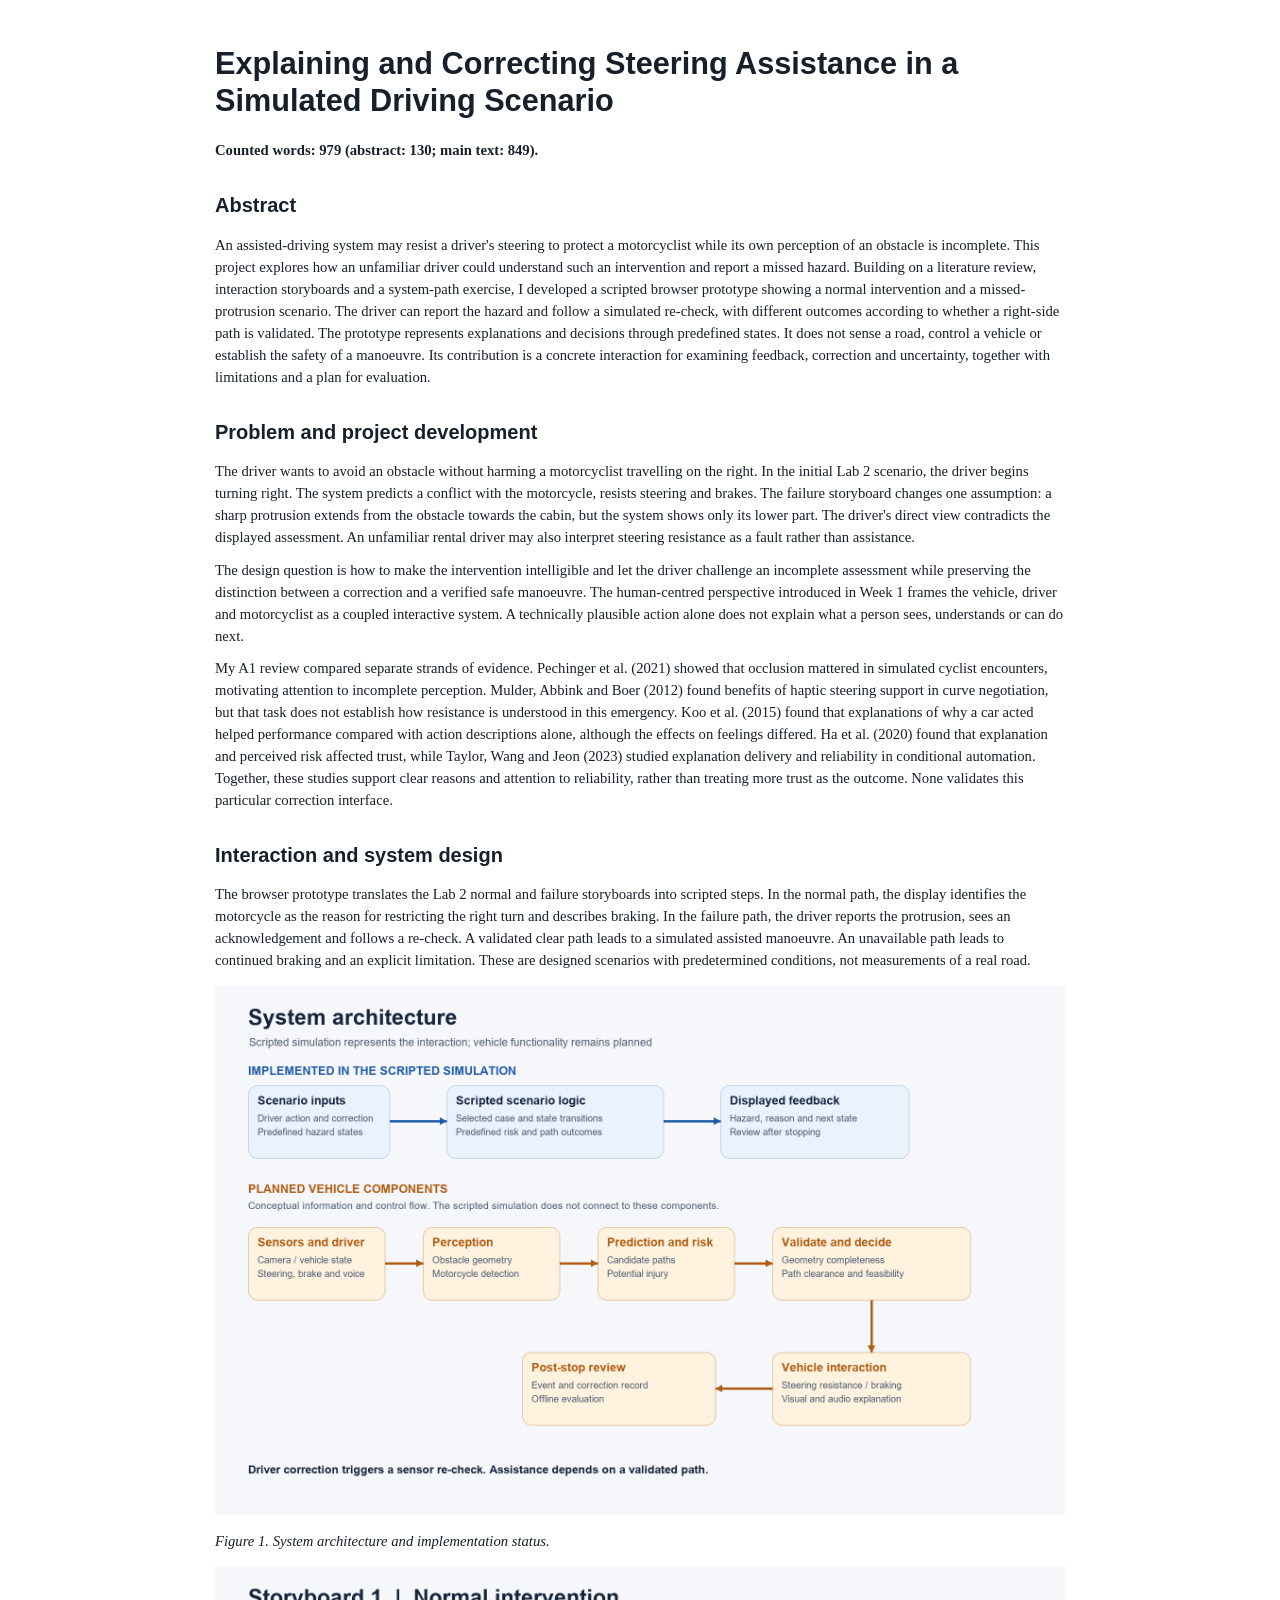
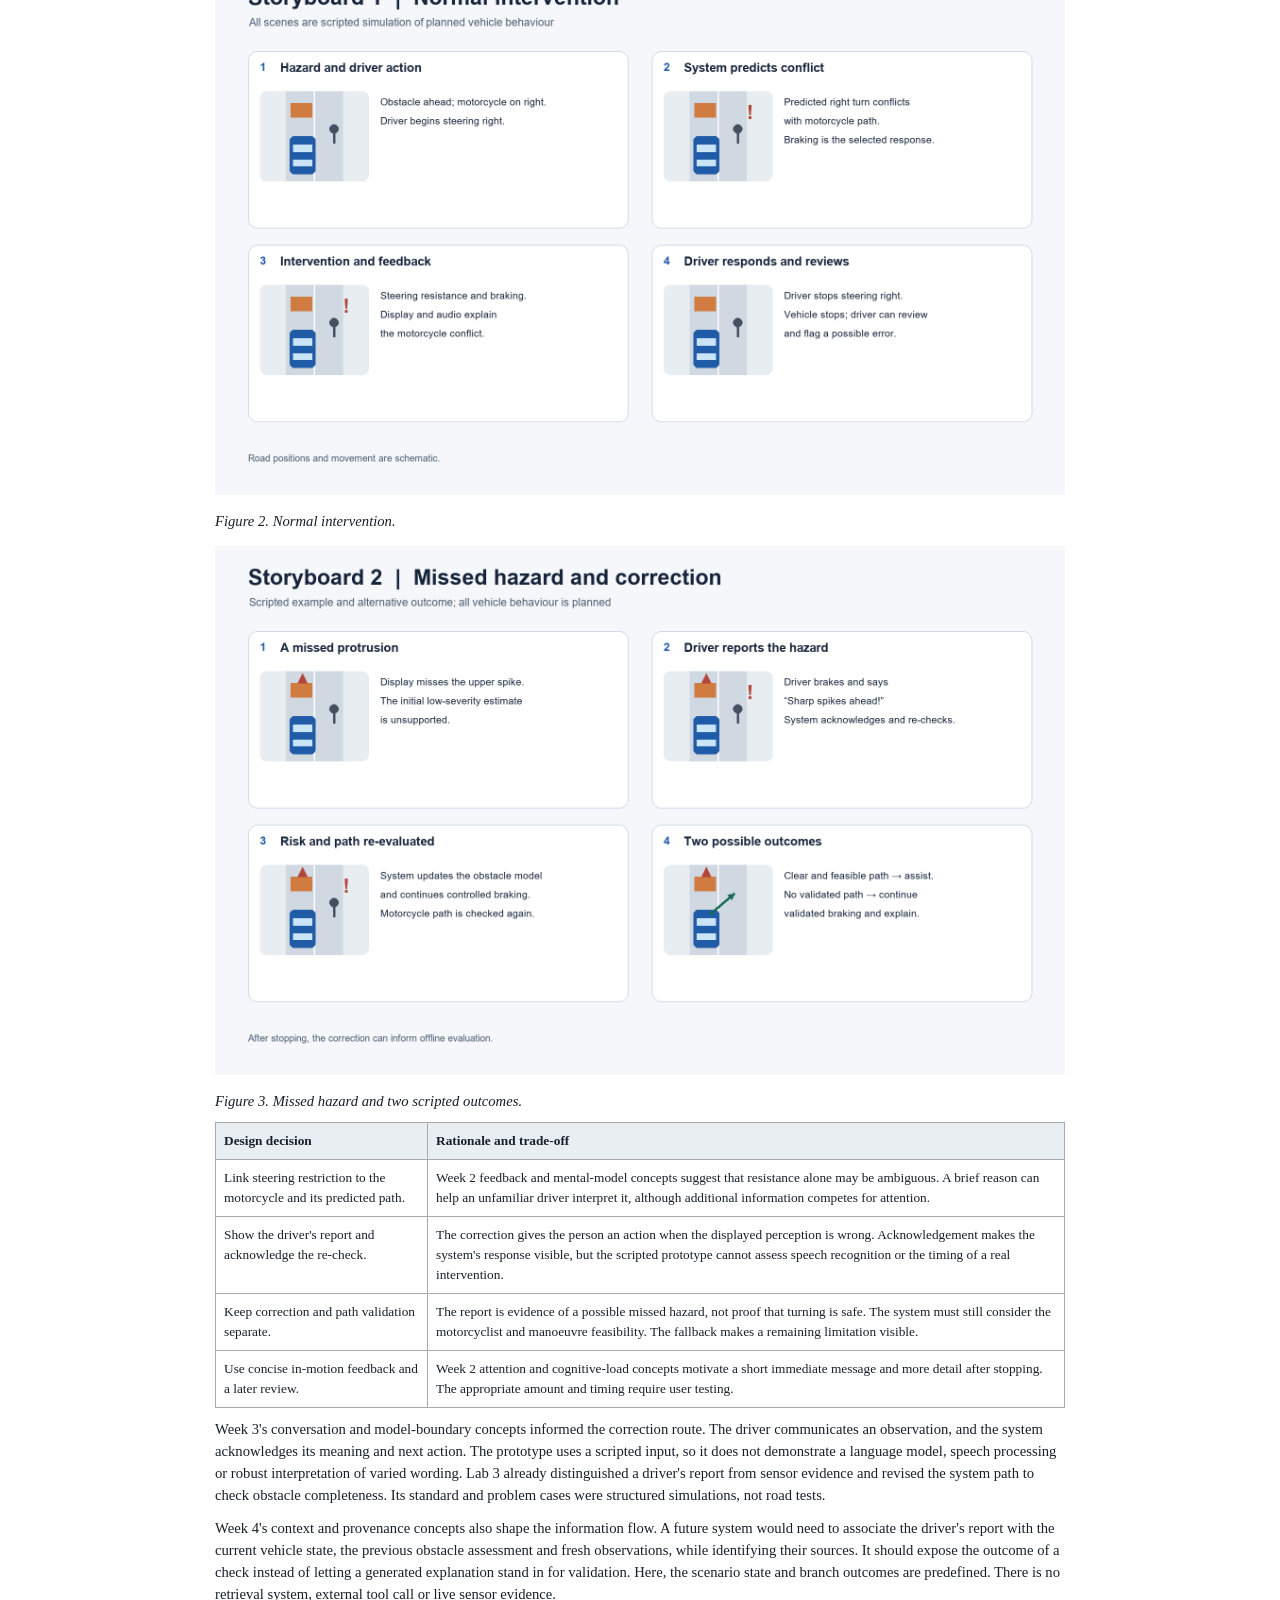
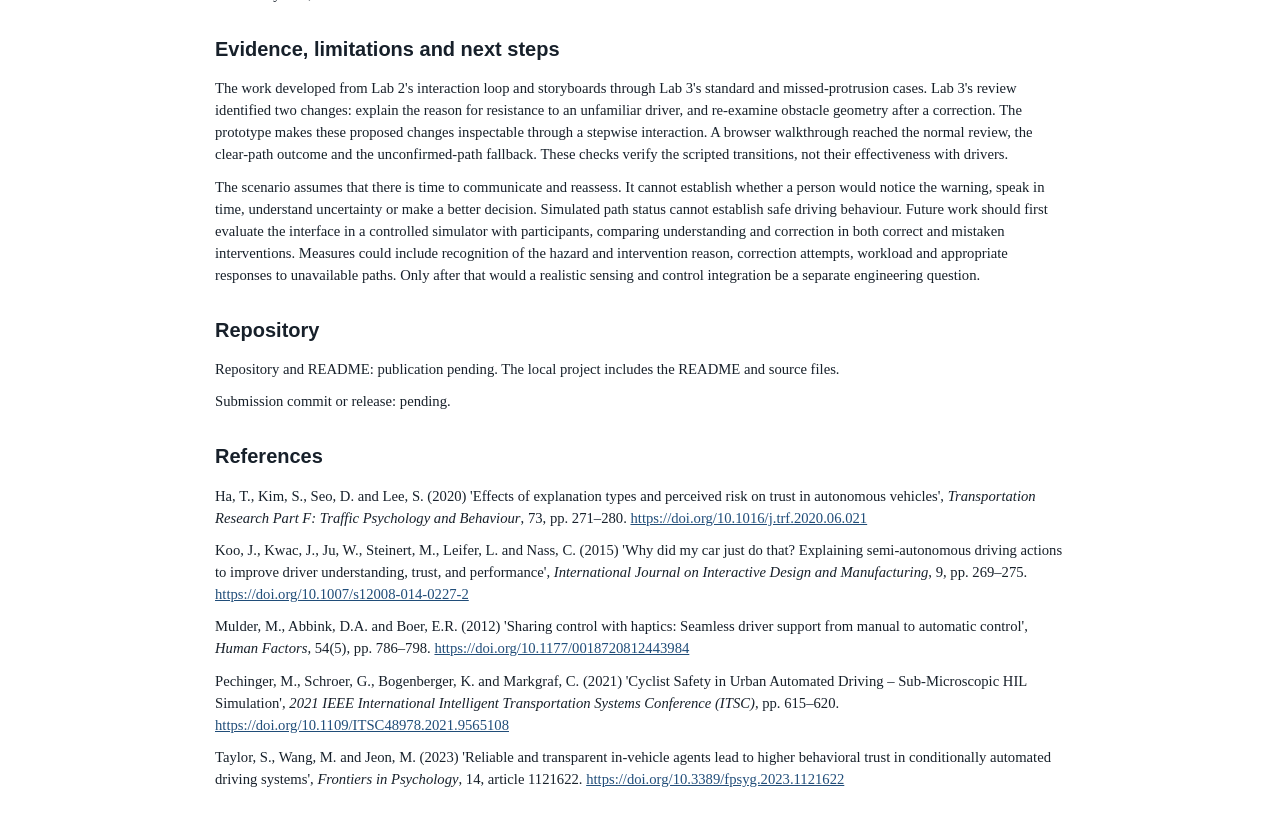
==== Project_Report.html @ 9201f683 "Create assisted driving interaction prototype" ====
<!doctype html><html lang="en"><head><meta charset="utf-8"><title>Assignment 2 Project Report</title><style>body{font:11pt/1.5 Georgia,serif;color:#17202a;max-width:850px;margin:45px auto;padding:0 25px}h1,h2{font-family:Arial,sans-serif;line-height:1.2}h1{font-size:23pt}h2{font-size:15pt;margin-top:1.6em}p{margin:.7em 0}img{display:block;max-width:100%;height:auto;margin:1em auto}table{border-collapse:collapse;width:100%;font-size:10pt}th,td{border:1px solid #aaa;padding:8px;vertical-align:top}th{background:#e9eef3;text-align:left}a{color:#204d79;overflow-wrap:anywhere}@media print{body{margin:0;max-width:none}img,table{break-inside:avoid}h2{break-after:avoid}}</style></head><body><h1>Explaining and Correcting Steering Assistance in a Simulated Driving Scenario</h1>
<p><strong>Counted words: 979 (abstract: 130; main text: 849).</strong></p>
<h2>Abstract</h2>
<p>An assisted-driving system may resist a driver&#39;s steering to protect a motorcyclist while its own perception of an obstacle is incomplete. This project explores how an unfamiliar driver could understand such an intervention and report a missed hazard. Building on a literature review, interaction storyboards and a system-path exercise, I developed a scripted browser prototype showing a normal intervention and a missed-protrusion scenario. The driver can report the hazard and follow a simulated re-check, with different outcomes according to whether a right-side path is validated. The prototype represents explanations and decisions through predefined states. It does not sense a road, control a vehicle or establish the safety of a manoeuvre. Its contribution is a concrete interaction for examining feedback, correction and uncertainty, together with limitations and a plan for evaluation.</p>
<h2>Problem and project development</h2>
<p>The driver wants to avoid an obstacle without harming a motorcyclist travelling on the right. In the initial Lab 2 scenario, the driver begins turning right. The system predicts a conflict with the motorcycle, resists steering and brakes. The failure storyboard changes one assumption: a sharp protrusion extends from the obstacle towards the cabin, but the system shows only its lower part. The driver&#39;s direct view contradicts the displayed assessment. An unfamiliar rental driver may also interpret steering resistance as a fault rather than assistance.</p>
<p>The design question is how to make the intervention intelligible and let the driver challenge an incomplete assessment while preserving the distinction between a correction and a verified safe manoeuvre. The human-centred perspective introduced in Week 1 frames the vehicle, driver and motorcyclist as a coupled interactive system. A technically plausible action alone does not explain what a person sees, understands or can do next.</p>
<p>My A1 review compared separate strands of evidence. Pechinger et al. (2021) showed that occlusion mattered in simulated cyclist encounters, motivating attention to incomplete perception. Mulder, Abbink and Boer (2012) found benefits of haptic steering support in curve negotiation, but that task does not establish how resistance is understood in this emergency. Koo et al. (2015) found that explanations of why a car acted helped performance compared with action descriptions alone, although the effects on feelings differed. Ha et al. (2020) found that explanation and perceived risk affected trust, while Taylor, Wang and Jeon (2023) studied explanation delivery and reliability in conditional automation. Together, these studies support clear reasons and attention to reliability, rather than treating more trust as the outcome. None validates this particular correction interface.</p>
<h2>Interaction and system design</h2>
<p>The browser prototype translates the Lab 2 normal and failure storyboards into scripted steps. In the normal path, the display identifies the motorcycle as the reason for restricting the right turn and describes braking. In the failure path, the driver reports the protrusion, sees an acknowledgement and follows a re-check. A validated clear path leads to a simulated assisted manoeuvre. An unavailable path leads to continued braking and an explicit limitation. These are designed scenarios with predetermined conditions, not measurements of a real road.</p>
<p><img src="[data-uri]" alt="System architecture"></p>
<p><em>Figure 1. System architecture and implementation status.</em></p>
<p><img src="[data-uri]" alt="Normal interaction storyboard"></p>
<p><em>Figure 2. Normal intervention.</em></p>
<p><img src="[data-uri]" alt="Correction storyboard"></p>
<p><em>Figure 3. Missed hazard and two scripted outcomes.</em></p>
<table>
<thead>
<tr>
<th>Design decision</th>
<th>Rationale and trade-off</th>
</tr>
</thead>
<tbody><tr>
<td>Link steering restriction to the motorcycle and its predicted path.</td>
<td>Week 2 feedback and mental-model concepts suggest that resistance alone may be ambiguous. A brief reason can help an unfamiliar driver interpret it, although additional information competes for attention.</td>
</tr>
<tr>
<td>Show the driver&#39;s report and acknowledge the re-check.</td>
<td>The correction gives the person an action when the displayed perception is wrong. Acknowledgement makes the system&#39;s response visible, but the scripted prototype cannot assess speech recognition or the timing of a real intervention.</td>
</tr>
<tr>
<td>Keep correction and path validation separate.</td>
<td>The report is evidence of a possible missed hazard, not proof that turning is safe. The system must still consider the motorcyclist and manoeuvre feasibility. The fallback makes a remaining limitation visible.</td>
</tr>
<tr>
<td>Use concise in-motion feedback and a later review.</td>
<td>Week 2 attention and cognitive-load concepts motivate a short immediate message and more detail after stopping. The appropriate amount and timing require user testing.</td>
</tr>
</tbody></table>
<p>Week 3&#39;s conversation and model-boundary concepts informed the correction route. The driver communicates an observation, and the system acknowledges its meaning and next action. The prototype uses a scripted input, so it does not demonstrate a language model, speech processing or robust interpretation of varied wording. Lab 3 already distinguished a driver&#39;s report from sensor evidence and revised the system path to check obstacle completeness. Its standard and problem cases were structured simulations, not road tests.</p>
<p>Week 4&#39;s context and provenance concepts also shape the information flow. A future system would need to associate the driver&#39;s report with the current vehicle state, the previous obstacle assessment and fresh observations, while identifying their sources. It should expose the outcome of a check instead of letting a generated explanation stand in for validation. Here, the scenario state and branch outcomes are predefined. There is no retrieval system, external tool call or live sensor evidence.</p>
<h2>Evidence, limitations and next steps</h2>
<p>The work developed from Lab 2&#39;s interaction loop and storyboards through Lab 3&#39;s standard and missed-protrusion cases. Lab 3&#39;s review identified two changes: explain the reason for resistance to an unfamiliar driver, and re-examine obstacle geometry after a correction. The prototype makes these proposed changes inspectable through a stepwise interaction. A browser walkthrough reached the normal review, the clear-path outcome and the unconfirmed-path fallback. These checks verify the scripted transitions, not their effectiveness with drivers.</p>
<p>The scenario assumes that there is time to communicate and reassess. It cannot establish whether a person would notice the warning, speak in time, understand uncertainty or make a better decision. Simulated path status cannot establish safe driving behaviour. Future work should first evaluate the interface in a controlled simulator with participants, comparing understanding and correction in both correct and mistaken interventions. Measures could include recognition of the hazard and intervention reason, correction attempts, workload and appropriate responses to unavailable paths. Only after that would a realistic sensing and control integration be a separate engineering question.</p>
<h2>Repository</h2>
<p>Repository and README: publication pending. The local project includes the README and source files.</p>
<p>Submission commit or release: pending.</p>
<h2>References</h2>
<p>Ha, T., Kim, S., Seo, D. and Lee, S. (2020) &#39;Effects of explanation types and perceived risk on trust in autonomous vehicles&#39;, <em>Transportation Research Part F: Traffic Psychology and Behaviour</em>, 73, pp. 271–280. <a href="https://doi.org/10.1016/j.trf.2020.06.021">https://doi.org/10.1016/j.trf.2020.06.021</a></p>
<p>Koo, J., Kwac, J., Ju, W., Steinert, M., Leifer, L. and Nass, C. (2015) &#39;Why did my car just do that? Explaining semi-autonomous driving actions to improve driver understanding, trust, and performance&#39;, <em>International Journal on Interactive Design and Manufacturing</em>, 9, pp. 269–275. <a href="https://doi.org/10.1007/s12008-014-0227-2">https://doi.org/10.1007/s12008-014-0227-2</a></p>
<p>Mulder, M., Abbink, D.A. and Boer, E.R. (2012) &#39;Sharing control with haptics: Seamless driver support from manual to automatic control&#39;, <em>Human Factors</em>, 54(5), pp. 786–798. <a href="https://doi.org/10.1177/0018720812443984">https://doi.org/10.1177/0018720812443984</a></p>
<p>Pechinger, M., Schroer, G., Bogenberger, K. and Markgraf, C. (2021) &#39;Cyclist Safety in Urban Automated Driving – Sub-Microscopic HIL Simulation&#39;, <em>2021 IEEE International Intelligent Transportation Systems Conference (ITSC)</em>, pp. 615–620. <a href="https://doi.org/10.1109/ITSC48978.2021.9565108">https://doi.org/10.1109/ITSC48978.2021.9565108</a></p>
<p>Taylor, S., Wang, M. and Jeon, M. (2023) &#39;Reliable and transparent in-vehicle agents lead to higher behavioral trust in conditionally automated driving systems&#39;, <em>Frontiers in Psychology</em>, 14, article 1121622. <a href="https://doi.org/10.3389/fpsyg.2023.1121622">https://doi.org/10.3389/fpsyg.2023.1121622</a></p>
</body></html>
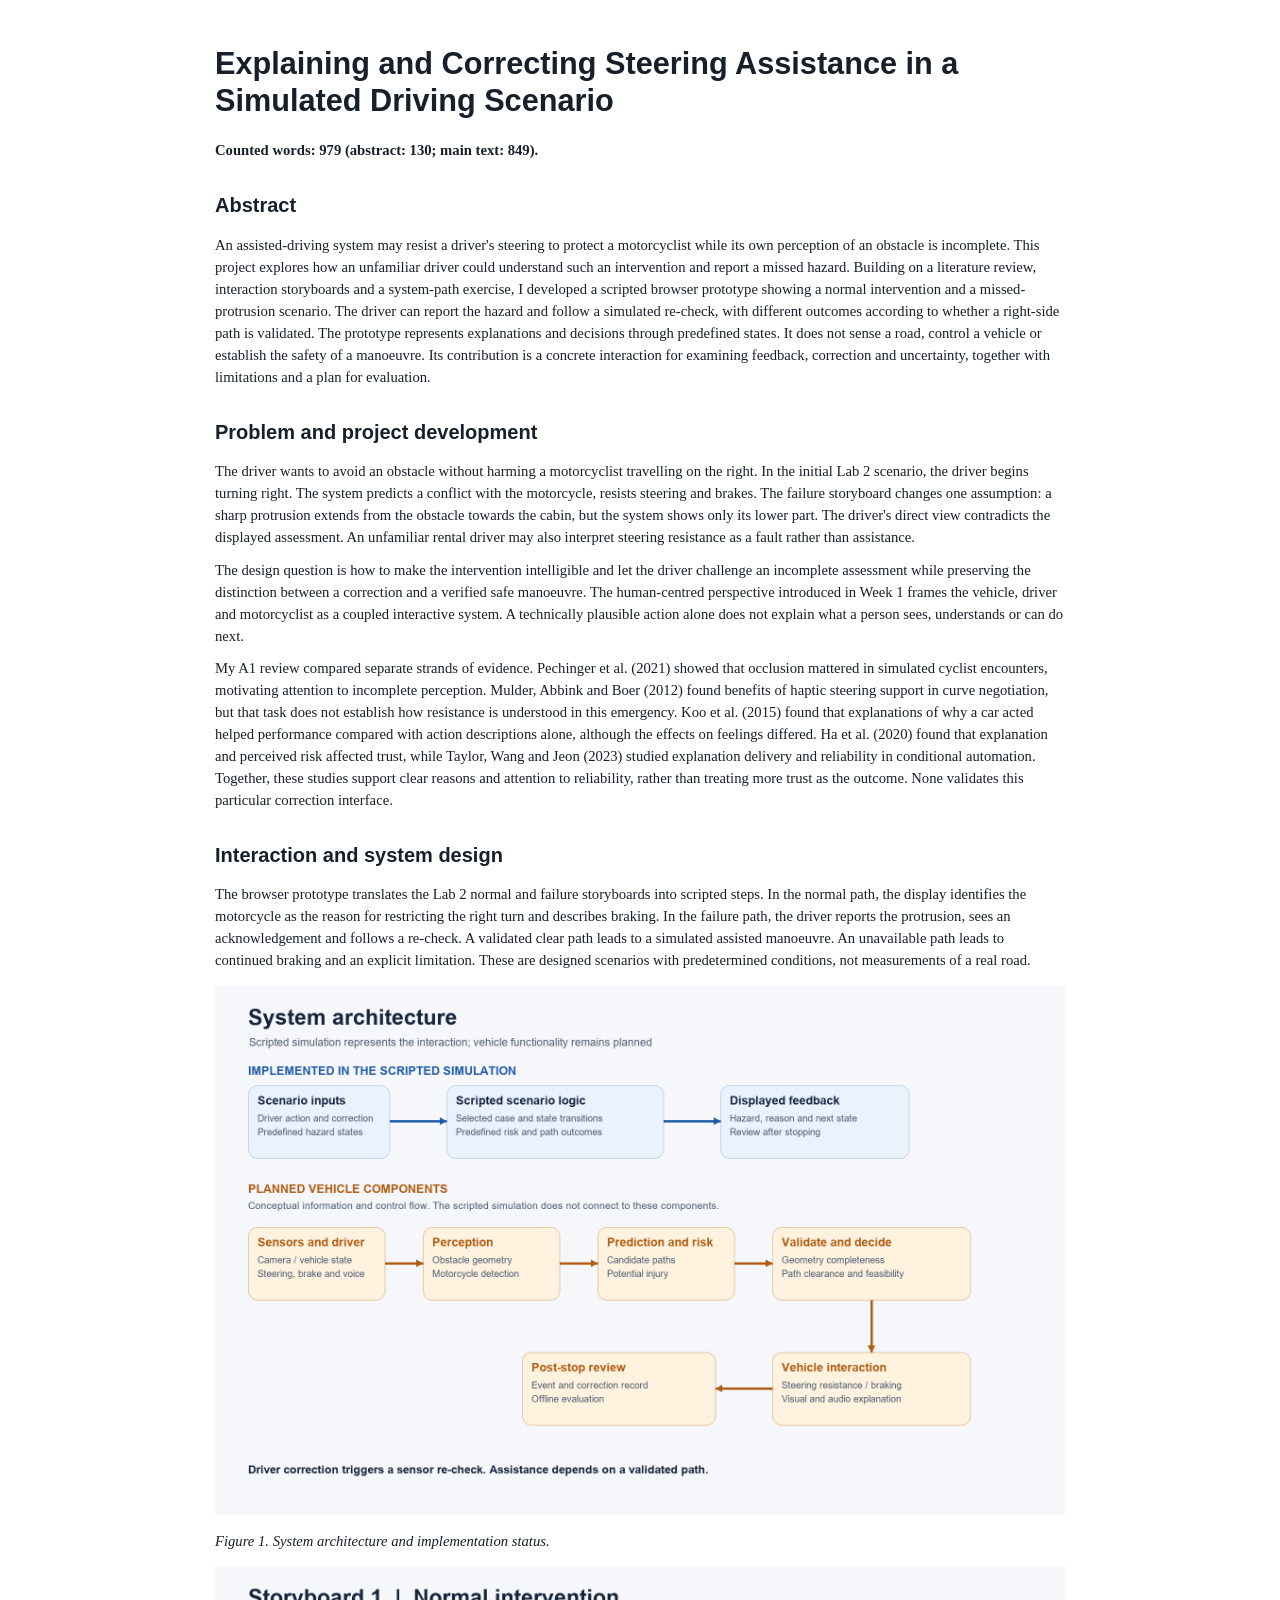
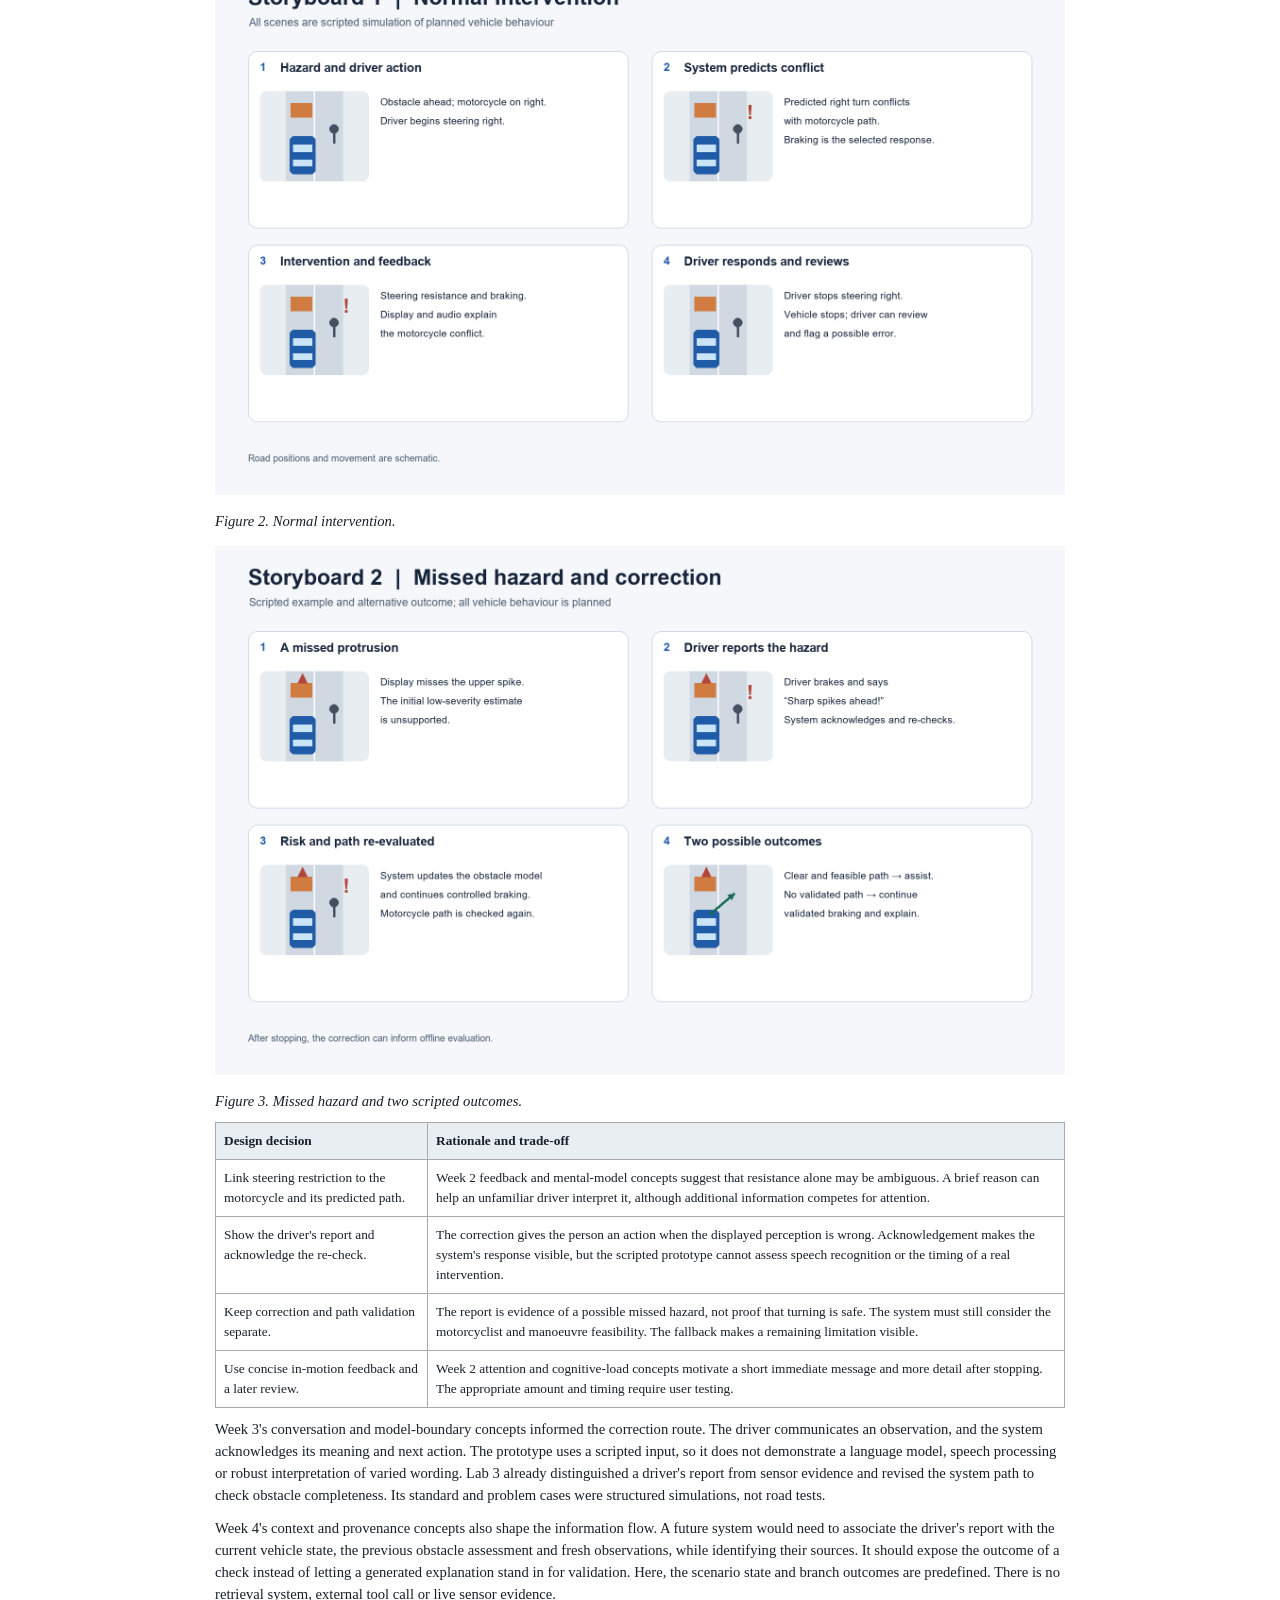
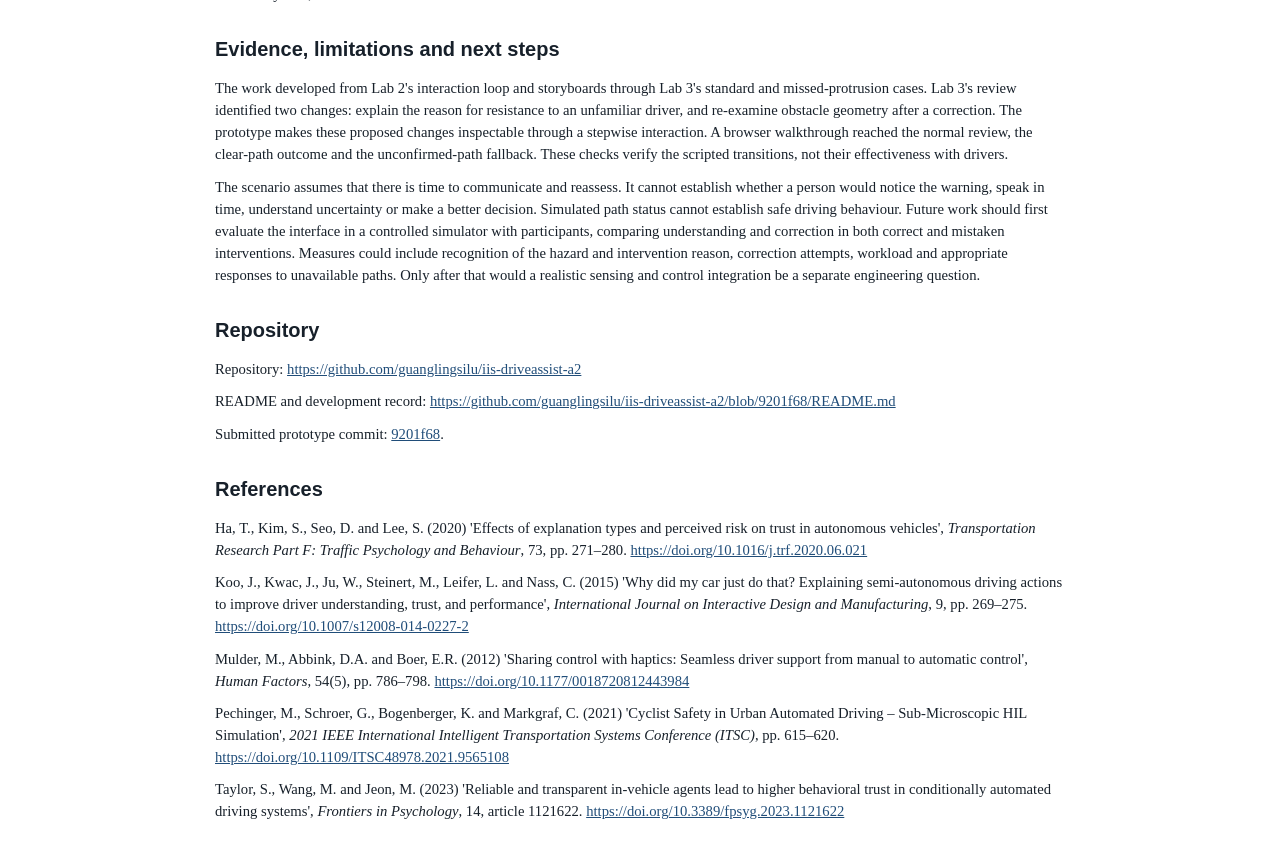
==== commit e56059cc: "Link report to submitted prototype" ====
--- a/Project_Report.html
+++ b/Project_Report.html
@@ -44,8 +44,9 @@
 <p>The work developed from Lab 2&#39;s interaction loop and storyboards through Lab 3&#39;s standard and missed-protrusion cases. Lab 3&#39;s review identified two changes: explain the reason for resistance to an unfamiliar driver, and re-examine obstacle geometry after a correction. The prototype makes these proposed changes inspectable through a stepwise interaction. A browser walkthrough reached the normal review, the clear-path outcome and the unconfirmed-path fallback. These checks verify the scripted transitions, not their effectiveness with drivers.</p>
 <p>The scenario assumes that there is time to communicate and reassess. It cannot establish whether a person would notice the warning, speak in time, understand uncertainty or make a better decision. Simulated path status cannot establish safe driving behaviour. Future work should first evaluate the interface in a controlled simulator with participants, comparing understanding and correction in both correct and mistaken interventions. Measures could include recognition of the hazard and intervention reason, correction attempts, workload and appropriate responses to unavailable paths. Only after that would a realistic sensing and control integration be a separate engineering question.</p>
 <h2>Repository</h2>
-<p>Repository and README: publication pending. The local project includes the README and source files.</p>
-<p>Submission commit or release: pending.</p>
+<p>Repository: <a href="https://github.com/guanglingsilu/iis-driveassist-a2">https://github.com/guanglingsilu/iis-driveassist-a2</a></p>
+<p>README and development record: <a href="https://github.com/guanglingsilu/iis-driveassist-a2/blob/9201f68/README.md">https://github.com/guanglingsilu/iis-driveassist-a2/blob/9201f68/README.md</a></p>
+<p>Submitted prototype commit: <a href="https://github.com/guanglingsilu/iis-driveassist-a2/commit/9201f68">9201f68</a>.</p>
 <h2>References</h2>
 <p>Ha, T., Kim, S., Seo, D. and Lee, S. (2020) &#39;Effects of explanation types and perceived risk on trust in autonomous vehicles&#39;, <em>Transportation Research Part F: Traffic Psychology and Behaviour</em>, 73, pp. 271–280. <a href="https://doi.org/10.1016/j.trf.2020.06.021">https://doi.org/10.1016/j.trf.2020.06.021</a></p>
 <p>Koo, J., Kwac, J., Ju, W., Steinert, M., Leifer, L. and Nass, C. (2015) &#39;Why did my car just do that? Explaining semi-autonomous driving actions to improve driver understanding, trust, and performance&#39;, <em>International Journal on Interactive Design and Manufacturing</em>, 9, pp. 269–275. <a href="https://doi.org/10.1007/s12008-014-0227-2">https://doi.org/10.1007/s12008-014-0227-2</a></p>
